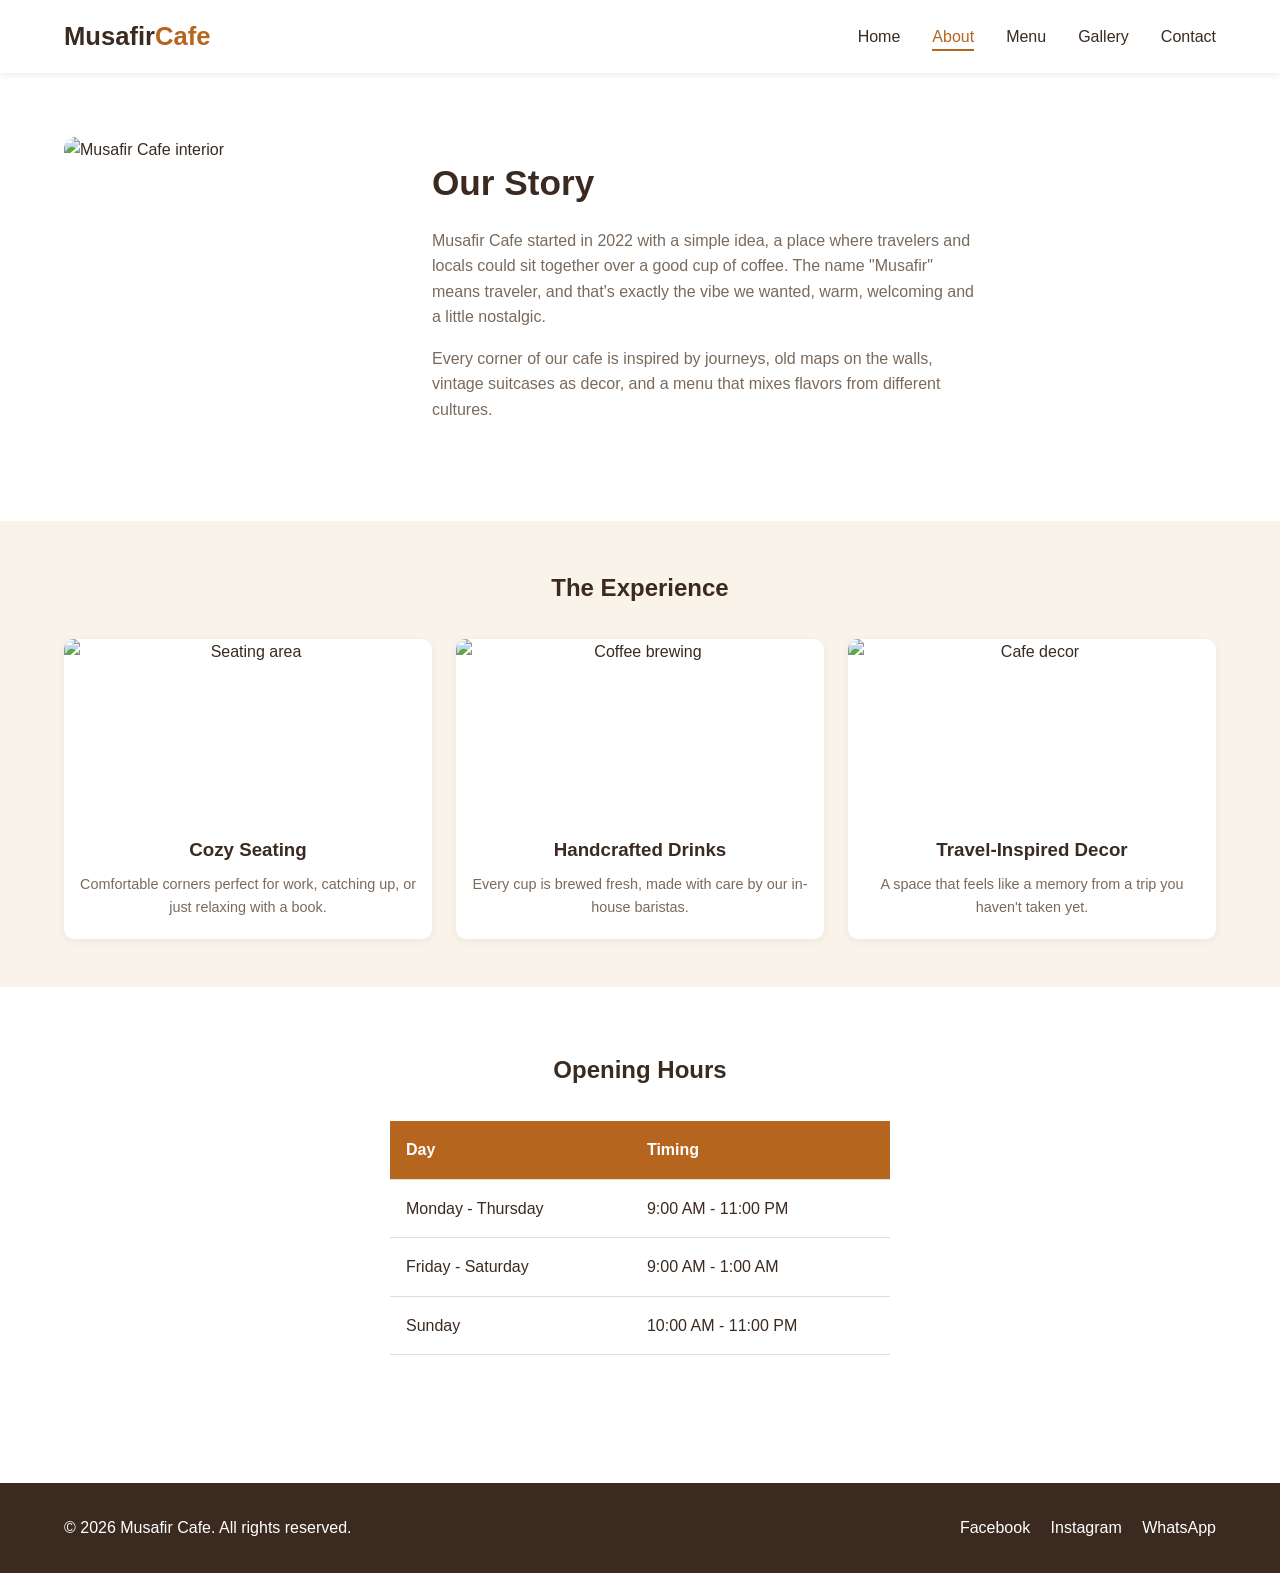
==== about.html @ 6de5014a "initial project setup with folder structure" ====
<!DOCTYPE html>
<html lang="en">
<head>
  <meta charset="UTF-8">
  <meta name="viewport" content="width=device-width, initial-scale=1.0">
  <title>Musafir Cafe | About</title>
  <link rel="icon" type="image/avif" href="images/logo.avif">
  <link rel="stylesheet" href="css/style.css">
  <link rel="stylesheet" href="css/about.css">
</head>
<body>

  <header class="site-header">
    <div class="logo">Musafir<span>Cafe</span></div>
    <nav class="navbar">
      <ul class="nav-links">
        <li><a href="index.html" >Home</a></li>
        <li><a href="about.html" class="active">About</a></li>
        <li><a href="menu.html">Menu</a></li>
        <li><a href="gallery.html">Gallery</a></li>
        <li><a href="contact.html">Contact</a></li>
      </ul>
    </nav>
    <div class="hamburger" id="hamburger">
      <span></span>
      <span></span>
      <span></span>
    </div>
  </header>

  <main>

  <section class="about-intro">
    <div class="about-img">
      <img src="images/about/5.jpeg" alt="Musafir Cafe interior">
    </div>
    <div class="about-text">
      <h1>Our Story</h1>
      <p>Musafir Cafe started in 2022 with a simple idea, a place where travelers and locals could sit together over a good cup of coffee. The name "Musafir" means traveler, and that's exactly the vibe we wanted, warm, welcoming and a little nostalgic.</p>
      <p>Every corner of our cafe is inspired by journeys, old maps on the walls, vintage suitcases as decor, and a menu that mixes flavors from different cultures.</p>
    </div>
  </section>

  <section class="ambience">
    <h2>The Experience</h2>
    <div class="ambience-grid">
      <div class="ambience-card">
        <img src="images/about/6.jpeg" alt="Seating area">
        <h3>Cozy Seating</h3>
        <p>Comfortable corners perfect for work, catching up, or just relaxing with a book.</p>
      </div>
      <div class="ambience-card">
        <img src="images/about/7.jpeg" alt="Coffee brewing">
        <h3>Handcrafted Drinks</h3>
        <p>Every cup is brewed fresh, made with care by our in-house baristas.</p>
      </div>
      <div class="ambience-card">
        <img src="images/about/8.jpeg" alt="Cafe decor">
        <h3>Travel-Inspired Decor</h3>
        <p>A space that feels like a memory from a trip you haven't taken yet.</p>
      </div>
    </div>
  </section>

  <section class="hours">
    <h2>Opening Hours</h2>
    <table class="hours-table">
      <tr>
        <th>Day</th>
        <th>Timing</th>
      </tr>
      <tr>
        <td>Monday - Thursday</td>
        <td>9:00 AM - 11:00 PM</td>
      </tr>
      <tr>
        <td>Friday - Saturday</td>
        <td>9:00 AM - 1:00 AM</td>
      </tr>
      <tr>
        <td>Sunday</td>
        <td>10:00 AM - 11:00 PM</td>
      </tr>
    </table>
  </section>

</main>

  <footer class="site-footer">
    <div class="footer-content">
      <p>&copy; 2026 Musafir Cafe. All rights reserved.</p>
      <div class="social-links">
        <a href="#">Facebook</a>
        <a href="#">Instagram</a>
        <a href="#">WhatsApp</a>
      </div>
    </div>
  </footer>

  <script src="js/navbar.js"></script>
</body>
</html>
---- css/style.css ----
* {
  margin: 0;
  padding: 0;
  box-sizing: border-box;
}

:root {
  --primary-color: #3b2a20;
  --accent-color: #b5651d;
  --light-bg: #faf3e9;
  --text-light: #7a6a5c;
  --white: #ffffff;
  --font-main: 'Segoe UI', Arial, sans-serif;
}

body {
  font-family: var(--font-main);
  color: var(--primary-color);
  line-height: 1.6;
  background-color: var(--white);
}

a {
  text-decoration: none;
  color: inherit;
}

ul {
  list-style: none;
}

img {
  max-width: 100%;
  display: block;
}

.site-header {
  display: flex;
  justify-content: space-between;
  align-items: center;
  padding: 1rem 5%;
  background-color: var(--white);
  box-shadow: 0 2px 6px rgba(0, 0, 0, 0.08);
  position: sticky;
  top: 0;
  z-index: 100;
}

.logo {
  font-size: 1.6rem;
  font-weight: 700;
}

.logo span {
  color: var(--accent-color);
}

.nav-links {
  display: flex;
  gap: 2rem;
}

.nav-links a {
  font-weight: 500;
  position: relative;
  padding: 0.3rem 0;
}

.nav-links a.active,
.nav-links a:hover {
  color: var(--accent-color);
}

.nav-links a.active::after {
  content: "";
  position: absolute;
  bottom: -2px;
  left: 0;
  width: 100%;
  height: 2px;
  background-color: var(--accent-color);
}

.hamburger {
  display: none;
  flex-direction: column;
  gap: 5px;
  cursor: pointer;
}

.hamburger span {
  width: 25px;
  height: 3px;
  background-color: var(--primary-color);
  border-radius: 2px;
}

.site-footer {
  background-color: var(--primary-color);
  color: var(--white);
  padding: 2rem 5%;
  margin-top: 4rem;
}

.footer-content {
  display: flex;
  justify-content: space-between;
  align-items: center;
  flex-wrap: wrap;
  gap: 1rem;
}

.social-links a {
  margin-left: 1rem;
  color: var(--white);
}

.social-links a:hover {
  color: var(--accent-color);
}

@media (max-width: 992px) {
  .nav-links {
    position: absolute;
    top: 100%;
    left: 0;
    width: 100%;
    background-color: var(--white);
    flex-direction: column;
    text-align: center;
    display: none;
  }

  .nav-links.show {
    display: flex;
  }

  .nav-links li {
    padding: 1rem 0;
  }

  .hamburger {
    display: flex;
  }
}

@media (max-width: 600px) {
  .site-header {
    padding: 1rem 4%;
  }

  .logo {
    font-size: 1.3rem;
  }

  .footer-content {
    flex-direction: column;
    text-align: center;
  }

  .social-links a {
    margin: 0 0.5rem;
  }
}
---- css/about.css ----
.about-intro {
  display: flex;
  align-items: center;
  gap: 3rem;
  padding: 4rem 5%;
  flex-wrap: wrap;
}

.about-img img {
  width: 320px;
  height: 320px;
  border-radius: 12px;
  object-fit: cover;
}

.about-text {
  max-width: 550px;
}

.about-text h1 {
  margin-bottom: 1rem;
  font-size: 2.2rem;
}

.about-text p {
  color: var(--text-light);
  margin-bottom: 1rem;
}

.ambience {
  padding: 3rem 5%;
  background-color: var(--light-bg);
  text-align: center;
}

.ambience h2 {
  margin-bottom: 2rem;
}

.ambience-grid {
  display: grid;
  grid-template-columns: repeat(3, 1fr);
  gap: 1.5rem;
}

.ambience-card {
  background-color: var(--white);
  border-radius: 10px;
  overflow: hidden;
  box-shadow: 0 2px 8px rgba(0, 0, 0, 0.06);
}

.ambience-card img {
  width: 100%;
  height: 180px;
  object-fit: cover;
}

.ambience-card h3 {
  margin: 1rem 1rem 0.5rem;
}

.ambience-card p {
  color: var(--text-light);
  padding: 0 1rem 1.2rem;
  font-size: 0.9rem;
}

.hours {
  padding: 4rem 5%;
  text-align: center;
}

.hours h2 {
  margin-bottom: 2rem;
}

.hours-table {
  max-width: 500px;
  margin: 0 auto;
  width: 100%;
  border-collapse: collapse;
}

.hours-table th,
.hours-table td {
  padding: 1rem;
  border-bottom: 1px solid #e5ddd2;
  text-align: left;
}

.hours-table th {
  background-color: var(--accent-color);
  color: var(--white);
}

@media (max-width: 992px) {
  .about-intro {
    justify-content: center;
    text-align: center;
  }

  .ambience-grid {
    grid-template-columns: 1fr 1fr;
  }
}

@media (max-width: 600px) {
  .about-img img {
    width: 250px;
    height: 250px;
  }

  .ambience-grid {
    grid-template-columns: 1fr;
  }

  .hours-table th,
  .hours-table td {
    padding: 0.7rem;
    font-size: 0.9rem;
  }
}
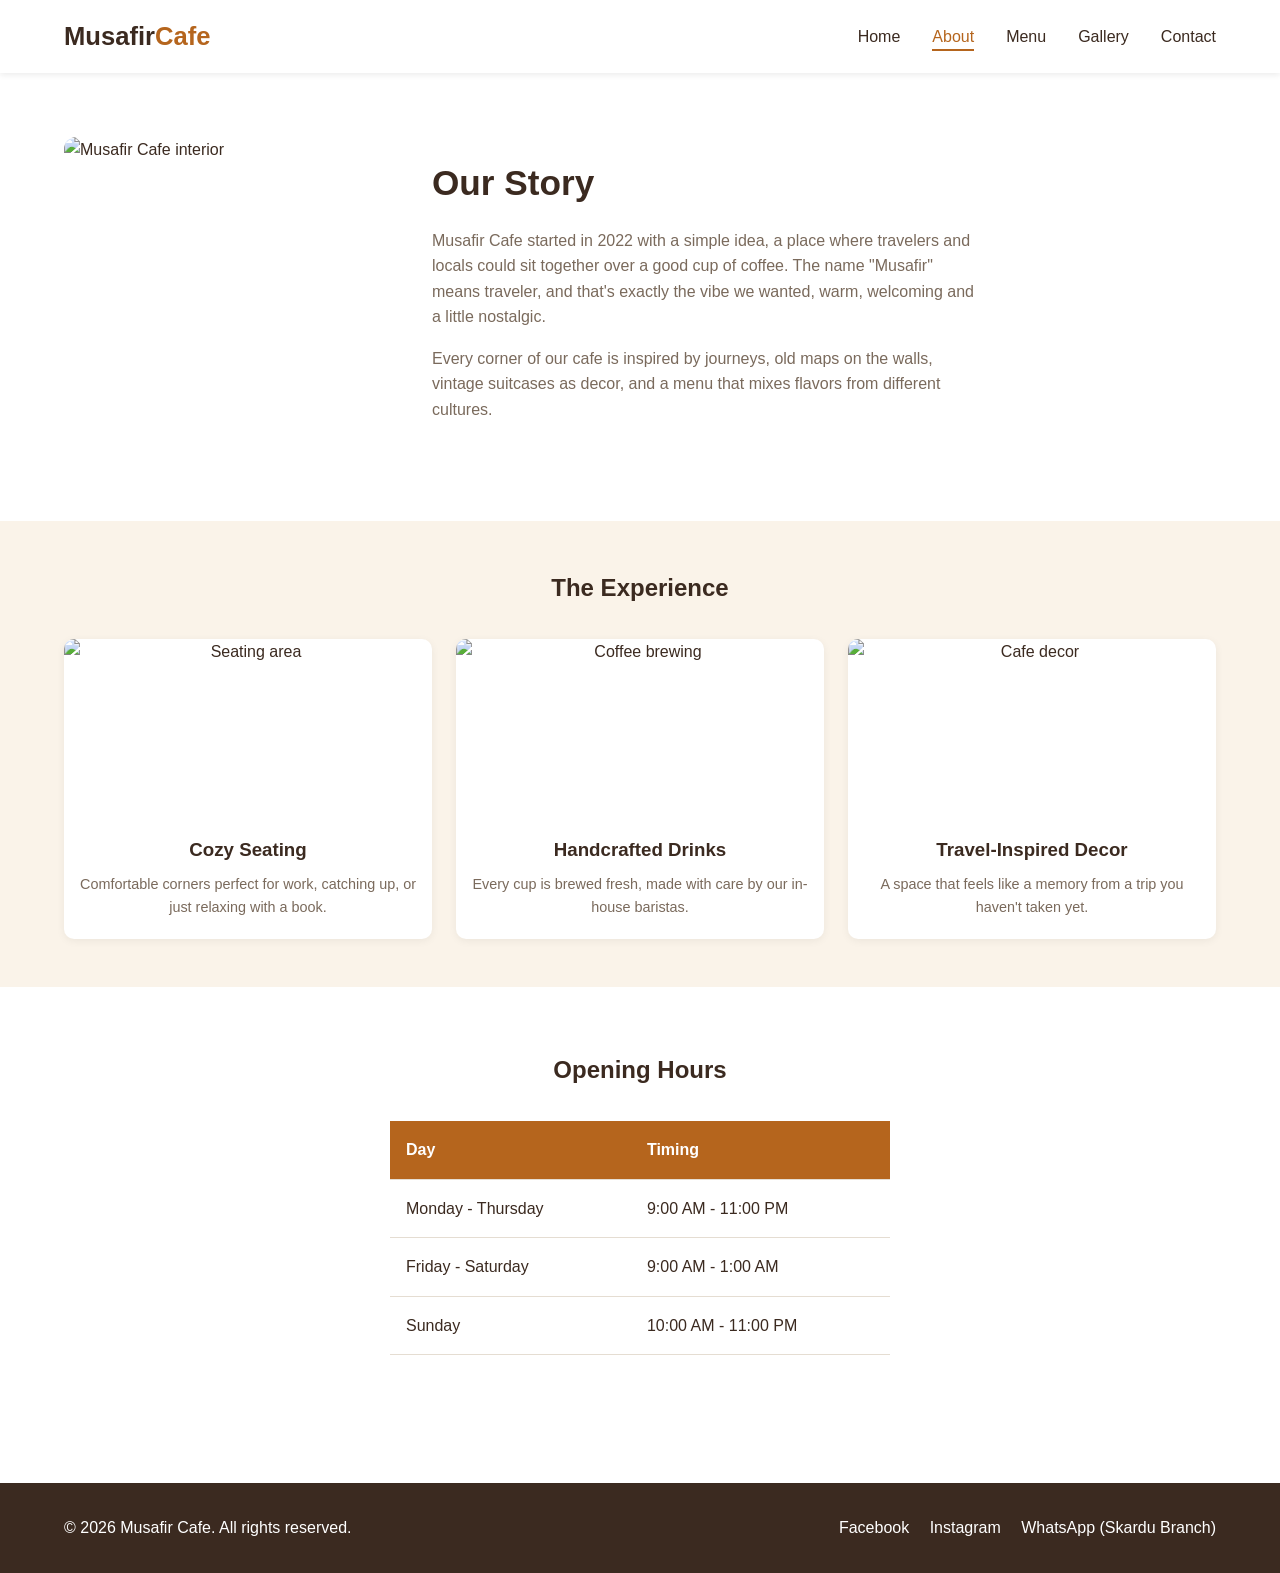
==== commit c4e2cedf: "add dummy social links for Skardu branch across all pages" ====
--- a/about.html
+++ b/about.html
@@ -90,10 +90,10 @@
     <div class="footer-content">
       <p>&copy; 2026 Musafir Cafe. All rights reserved.</p>
       <div class="social-links">
-        <a href="#">Facebook</a>
-        <a href="#">Instagram</a>
-        <a href="#">WhatsApp</a>
-      </div>
+       <a href="https://facebook.com/musafircafe.skardu" target="_blank">Facebook</a>
+       <a href="https://instagram.com/musafircafe.skardu" target="_blank">Instagram</a>
+       <a href="https://wa.me/923555000111" target="_blank">WhatsApp (Skardu Branch)</a>
+     </div>
     </div>
   </footer>
 
